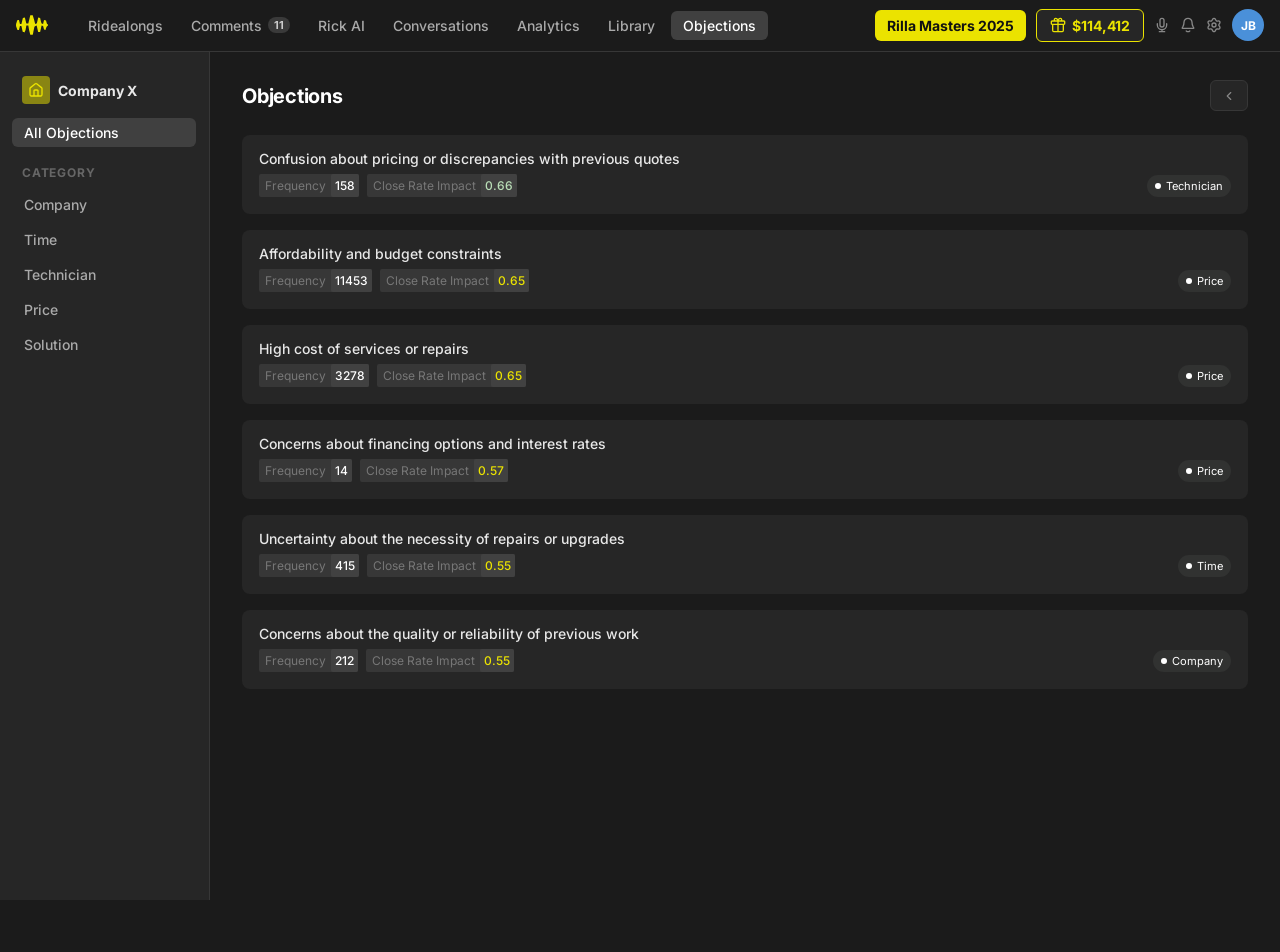
==== rilla-objections/index.html @ 2911fc57 "Updated name to index.html" ====
<!DOCTYPE html>
<html lang="en">
<head>
<meta charset="UTF-8">
<meta name="viewport" content="width=device-width, initial-scale=1.0">
<title>Rilla – Objections</title>
<link rel="preconnect" href="https://fonts.googleapis.com">
<link rel="preconnect" href="https://fonts.gstatic.com" crossorigin>
<link href="https://fonts.googleapis.com/css2?family=Inter:wght@400;500;700&display=swap" rel="stylesheet">
<style>
  :root {
    --neutral-1: #1b1b1b;
    --neutral-2: #262626;
    --neutral-3: #373737;
    --neutral-4: #414141;
    --neutral-5: #4d4d4d;
    --brand-yellow: #ebe300;
    --brand-yellow-dim: rgba(235,227,0,0.5);
    --success: #b9deb7;
    --transition: 0.15s ease;
  }

  * { margin: 0; padding: 0; box-sizing: border-box; }

  body {
    background: var(--neutral-1);
    color: #e8e8e8;
    font-family: 'Inter', -apple-system, BlinkMacSystemFont, sans-serif;
    font-size: 14px;
    min-height: 100vh;
    overflow-x: hidden;
  }

  /* ── TOP NAV ── */
  .topnav {
    display: flex;
    align-items: center;
    justify-content: space-between;
    background: var(--neutral-1);
    border-bottom: 1px solid var(--neutral-3);
    height: 52px;
    padding: 0 16px 1px;
    position: fixed;
    top: 0; left: 0; right: 0;
    z-index: 100;
  }

  .logo-area {
    display: flex;
    align-items: center;
    padding-right: 28px;
    flex-shrink: 0;
    cursor: pointer;
  }

  .logo-area svg {
    width: 32px;
    height: 20px;
    display: block;
    transition: opacity var(--transition);
  }
  .logo-area:hover svg { opacity: 0.8; }

  .nav-links {
    display: flex;
    align-items: center;
    gap: 4px;
    flex: 1;
  }

  .nav-link {
    padding: 6px 12px;
    border-radius: 6px;
    color: #aaa;
    font-size: 14px;
    font-weight: 500;
    cursor: pointer;
    white-space: nowrap;
    text-decoration: none;
    display: flex;
    align-items: center;
    gap: 6px;
    transition: background var(--transition), color var(--transition);
  }
  .nav-link:hover {
    background: var(--neutral-3);
    color: #e8e8e8;
  }
  .nav-link.active {
    background: #404040;
    color: #ffffff;
  }
  .nav-link.active:hover {
    background: var(--neutral-5);
  }

  .nav-link .badge {
    background: #3a3a3a;
    color: #ccc;
    font-size: 11px;
    font-weight: 700;
    padding: 1px 6px;
    border-radius: 10px;
    transition: background var(--transition);
  }
  .nav-link:hover .badge { background: var(--neutral-4); }

  .nav-right {
    display: flex;
    align-items: center;
    gap: 10px;
    flex-shrink: 0;
  }

  .btn-masters {
    background: var(--brand-yellow);
    color: #111;
    font-size: 14px;
    font-weight: 700;
    padding: 7px 12px;
    border-radius: 6px;
    border: none;
    cursor: pointer;
    white-space: nowrap;
    font-family: 'Inter', sans-serif;
    transition: background var(--transition), transform var(--transition);
  }
  .btn-masters:hover {
    background: #f0eb1a;
    transform: translateY(-1px);
  }
  .btn-masters:active { transform: translateY(0); }

  .btn-revenue {
    display: flex;
    align-items: center;
    gap: 6px;
    background: var(--neutral-2);
    border: 1px solid var(--brand-yellow);
    color: var(--brand-yellow);
    font-size: 14px;
    font-weight: 700;
    padding: 7px 13px;
    border-radius: 6px;
    cursor: pointer;
    font-family: 'Inter', sans-serif;
    transition: background var(--transition), transform var(--transition);
  }
  .btn-revenue:hover {
    background: var(--neutral-3);
    transform: translateY(-1px);
  }
  .btn-revenue:active { transform: translateY(0); }

  .btn-revenue svg {
    width: 16px;
    height: 16px;
    flex-shrink: 0;
  }

  .nav-icon {
    width: 16px;
    height: 16px;
    display: flex;
    align-items: center;
    justify-content: center;
    cursor: pointer;
    color: #888;
    transition: color var(--transition);
  }
  .nav-icon:hover { color: #e8e8e8; }

  .nav-icon svg {
    width: 16px;
    height: 16px;
    display: block;
  }

  .avatar {
    width: 32px;
    height: 32px;
    background: #4a90d9;
    border-radius: 16px;
    display: flex;
    align-items: center;
    justify-content: center;
    font-size: 12px;
    font-weight: 700;
    color: white;
    cursor: pointer;
    transition: opacity var(--transition), transform var(--transition);
  }
  .avatar:hover {
    opacity: 0.85;
    transform: scale(1.05);
  }

  /* ── LAYOUT ── */
  .layout {
    display: flex;
    margin-top: 52px;
    min-height: calc(100vh - 52px);
  }

  /* ── LEFT SIDEBAR ── */
  .sidebar {
    width: 210px;
    min-width: 210px;
    background: var(--neutral-2);
    border-right: 1px solid var(--neutral-3);
    padding: 16px 13px 16px 12px;
    display: flex;
    flex-direction: column;
    gap: 6px;
    min-height: calc(100vh - 52px);
  }

  .company-header {
    display: flex;
    align-items: center;
    gap: 8px;
    padding: 8px 10px;
    border-radius: 6px;
    cursor: pointer;
    transition: background var(--transition);
  }
  .company-header:hover { background: var(--neutral-3); }

  .company-icon {
    width: 28px;
    height: 28px;
    background: var(--brand-yellow-dim);
    border-radius: 4px;
    display: flex;
    align-items: center;
    justify-content: center;
    flex-shrink: 0;
  }

  .company-icon svg {
    width: 16px;
    height: 16px;
    color: var(--brand-yellow);
  }

  .company-name {
    font-size: 14px;
    font-weight: 700;
    color: #e8e8e8;
  }

  .sidebar-section-label {
    font-size: 12px;
    font-weight: 700;
    text-transform: uppercase;
    letter-spacing: 0.8px;
    color: #666;
    padding: 12px 10px 4px;
  }

  .sidebar-nav-item {
    display: flex;
    align-items: center;
    gap: 6px;
    padding: 6px 12px;
    border-radius: 6px;
    font-size: 14px;
    font-weight: 500;
    color: #aaa;
    cursor: pointer;
    width: 100%;
    transition: background var(--transition), color var(--transition);
    user-select: none;
  }
  .sidebar-nav-item:hover {
    background: var(--neutral-3);
    color: #e8e8e8;
  }
  .sidebar-nav-item.active {
    background: #404040;
    color: #ffffff;
  }
  .sidebar-nav-item.active:hover {
    background: var(--neutral-5);
  }

  /* Filtered-out cards */
  .objection-card.hidden {
    display: none;
  }

  /* ── MAIN CONTENT ── */
  .main {
    flex: 1;
    padding: 28px 32px;
    overflow-y: auto;
    background: var(--neutral-1);
    display: flex;
    flex-direction: column;
    gap: 24px;
  }

  .main-header {
    display: flex;
    align-items: center;
    justify-content: space-between;
    flex-shrink: 0;
    width: 100%;
  }

  .main-title {
    font-size: 20px;
    font-weight: 700;
    color: #ffffff;
    letter-spacing: -0.22px;
  }

  .collapse-btn {
    width: 38px;
    height: 31px;
    background: var(--neutral-2);
    border: 1px solid var(--neutral-3);
    border-radius: 6px;
    display: flex;
    align-items: center;
    justify-content: center;
    cursor: pointer;
    padding: 7px 11px;
    flex-shrink: 0;
    color: #888;
    transition: background var(--transition), color var(--transition), border-color var(--transition);
  }
  .collapse-btn:hover {
    background: var(--neutral-3);
    color: #e8e8e8;
    border-color: var(--neutral-4);
  }

  .collapse-btn svg {
    width: 16px;
    height: 16px;
    display: block;
  }

  /* ── OBJECTION CARDS ── */
  .objection-list {
    display: flex;
    flex-direction: column;
    gap: 16px;
    flex-shrink: 0;
    width: 100%;
  }

  .objection-card {
    display: flex;
    align-items: flex-end;
    justify-content: space-between;
    padding: 16px;
    background: var(--neutral-2);
    border: 1px solid transparent;
    border-radius: 8px;
    cursor: pointer;
    transition: border-color var(--transition);
  }
  .objection-card:hover {
    border-color: var(--neutral-3);
  }

  .objection-left {
    flex: 1;
    min-width: 0;
    display: flex;
    flex-direction: column;
    gap: 8px;
  }

  .objection-title {
    font-size: 14px;
    font-weight: 500;
    color: #e8e8e8;
    line-height: 1;
  }

  .objection-meta {
    display: flex;
    align-items: center;
    gap: 8px;
  }

  /* Pill: label + value */
  .pill {
    display: flex;
    align-items: center;
    gap: 5px;
    background: var(--neutral-3);
    border-radius: 2px;
    padding-left: 6px;
    flex-shrink: 0;
  }

  .pill-label {
    font-size: 12px;
    font-weight: 400;
    color: #777;
    white-space: nowrap;
  }

  .pill-value {
    background: var(--neutral-4);
    border-radius: 2px;
    padding: 4px;
    font-size: 12px;
    font-weight: 500;
    white-space: nowrap;
  }

  .pill-value.white { color: #ffffff; }
  .pill-value.yellow { color: var(--brand-yellow); }
  .pill-value.green  { color: var(--success); }

  /* Category tag */
  .tag {
    background: #313231;
    border-radius: 100px;
    padding: 4px 8px;
    display: flex;
    align-items: center;
    flex-shrink: 0;
    margin-left: 16px;
  }

  .tag-inner {
    display: flex;
    align-items: center;
    gap: 5px;
  }

  .tag-dot {
    width: 6px;
    height: 6px;
    border-radius: 3px;
    background: #ffffff;
    flex-shrink: 0;
  }

  .tag-label {
    font-size: 11.1px;
    font-weight: 400;
    color: #ffffff;
    white-space: nowrap;
  }

  /* ── DETAIL VIEW ── */
  #list-view {
    display: flex;
    flex-direction: column;
    gap: 24px;
    width: 100%;
  }
  #detail-view {
    display: none;
    flex-direction: column;
    gap: 24px;
    width: 100%;
  }

  /* Breadcrumb header */
  .detail-breadcrumb {
    display: flex;
    align-items: center;
    justify-content: space-between;
    flex-shrink: 0;
    width: 100%;
  }
  .breadcrumb-text {
    font-size: 14px;
    font-weight: 500;
    color: #ffffff;
    white-space: nowrap;
  }
  .bc-link {
    cursor: pointer;
    color: #ffffff;
    font-weight: 500;
  }
  .bc-link:hover { text-decoration: underline; }
  .bc-bold { font-weight: 700; }

  /* Detail sections */
  .detail-section {
    display: flex;
    flex-direction: column;
    gap: 16px;
    width: 100%;
    flex-shrink: 0;
  }
  .detail-text-block {
    display: flex;
    flex-direction: column;
    gap: 12px;
  }
  .detail-title {
    font-size: 16px;
    font-weight: 700;
    color: #ffffff;
  }
  .detail-description {
    font-size: 14px;
    font-weight: 500;
    color: #aaa;
    line-height: 1.5;
    max-width: 900px;
  }

  /* Charts */
  .charts-row {
    display: flex;
    gap: 16px;
    width: 100%;
    align-items: stretch;
  }
  .chart-card {
    flex: 1;
    background: var(--neutral-2);
    border-radius: 8px;
    padding: 16px;
    display: flex;
    flex-direction: column;
    align-items: center;
    justify-content: space-between;
    gap: 16px;
  }
  .chart-card-title {
    font-size: 14px;
    font-weight: 500;
    color: #e8e8e8;
    width: 100%;
    align-self: flex-start;
  }
  .pie-chart {
    width: 100px;
    height: 100px;
    border-radius: 50%;
  }
  .pie-chart.close-rate {
    background: conic-gradient(from -90deg, #000 0% 64.79%, #ebe300 64.79% 100%);
  }
  .pie-chart.conversations {
    background: conic-gradient(from -90deg, #ebe300 0% 94.34%, #000 94.34% 100%);
  }
  .pie-label {
    position: absolute;
    font-size: 12px;
    color: white;
    white-space: nowrap;
    font-weight: 400;
  }
  .chart-legend {
    display: flex;
    gap: 40px;
    align-items: center;
    flex-wrap: wrap;
    justify-content: center;
  }
  .legend-item {
    display: flex;
    gap: 6px;
    align-items: flex-end;
  }
  .legend-dot {
    width: 16px;
    height: 16px;
    border-radius: 4px;
    flex-shrink: 0;
  }
  .legend-dot.black { background: #000; }
  .legend-dot.yellow { background: var(--brand-yellow); }
  .legend-text {
    font-size: 12px;
    color: #aaa;
    white-space: nowrap;
  }

  /* AI tracker */
  .ai-label {
    font-size: 14px;
    white-space: nowrap;
    color: #ffffff;
  }
  .ai-label .ai-prefix { color: #aaa; font-weight: 500; }
  .ai-label .ai-bold { font-weight: 700; }
  .tracker-card {
    background: var(--neutral-2);
    padding: 16px;
    width: 329px;
    border-radius: 8px;
    font-size: 14px;
    font-weight: 500;
    color: #ffffff;
    line-height: 1.6;
  }
  .tracker-card .t-yellow { color: var(--brand-yellow); }
  .tracker-card .t-big { color: var(--brand-yellow); font-size: 18px; font-weight: 500; }

  /* Section titles (icon + text) */
  .section-title {
    display: flex;
    align-items: center;
    gap: 8px;
    flex-shrink: 0;
  }
  .section-title svg {
    width: 16px;
    height: 16px;
    flex-shrink: 0;
    color: #e8e8e8;
  }
  .section-title-text {
    font-size: 14px;
    font-weight: 700;
    color: #ffffff;
    white-space: nowrap;
  }

  /* Rep cards */
  .rep-cards {
    display: flex;
    flex-direction: column;
    gap: 8px;
    width: 100%;
  }
  .rep-card {
    display: flex;
    align-items: center;
    justify-content: space-between;
    padding: 16px;
    background: var(--neutral-2);
    border: 1px solid transparent;
    border-radius: 8px;
    transition: border-color var(--transition);
  }
  .rep-card:hover { border-color: var(--neutral-3); }
  .rep-info {
    display: flex;
    align-items: center;
    gap: 10px;
  }
  .rep-name {
    font-size: 14px;
    font-weight: 500;
    color: #ffffff;
    white-space: nowrap;
  }
  .rep-location {
    font-size: 14px;
    font-weight: 500;
    color: #aaa;
    white-space: nowrap;
  }
  .rep-icon {
    width: 16px;
    height: 16px;
    color: #aaa;
    display: flex;
    align-items: center;
    justify-content: center;
    flex-shrink: 0;
  }
  .rep-icon svg { width: 16px; height: 16px; }
  .rep-pills {
    display: flex;
    align-items: center;
    gap: 10px;
  }

  /* Red pill value */
  .pill-value.red { color: #cb6b77; }

  /* ── RICK AI PANEL ── */
  /* When Rick AI is open, main switches to a row layout */
  .main.rick-ai-open {
    flex-direction: row;
    gap: 0;
    padding: 0;
    overflow: hidden;
    height: calc(100vh - 52px);
    align-items: stretch;
  }
  .main.rick-ai-open #detail-view {
    flex: 1;
    min-width: 0;
    overflow-y: auto;
    padding: 28px 32px;
    gap: 24px;
  }

  /* Rick AI panel */
  #rick-ai-panel {
    display: none;
    flex-direction: column;
    width: 439px;
    min-width: 439px;
    background: #1d1d1d;
    border-left: 1px solid var(--neutral-3);
    height: 100%;
    overflow: hidden;
  }
  #rick-ai-panel.open {
    display: flex;
  }

  /* Rick AI header */
  .rick-ai-header {
    display: flex;
    align-items: center;
    justify-content: space-between;
    padding: 28px 32px;
    border-bottom: 1px solid var(--neutral-3);
    flex-shrink: 0;
    background: #1d1d1d;
  }
  .rick-ai-title {
    font-size: 14px;
    font-weight: 700;
    color: #ffffff;
    white-space: nowrap;
  }

  /* Rick AI body */
  .rick-ai-body {
    flex: 1;
    display: flex;
    flex-direction: column;
    justify-content: flex-end;
    padding: 28px 32px;
    overflow-y: auto;
    background: #1d1d1d;
  }

  /* Message input card */
  .rick-ai-input-card {
    position: relative;
    display: flex;
    align-items: center;
    justify-content: space-between;
    padding: 16px;
    background: var(--neutral-2);
    border: 1px solid var(--neutral-3);
    border-radius: 8px;
    flex-shrink: 0;
    overflow: hidden;
  }
  /* Yellow left accent bar */
  .rick-ai-input-card::before {
    content: '';
    position: absolute;
    left: -1px;
    top: -1px;
    width: 7px;
    height: calc(100% + 2px);
    background: var(--brand-yellow);
    border-radius: 8px 0 0 8px;
  }
  .rick-ai-input-text {
    flex: 1;
    font-size: 14px;
    font-weight: 500;
    color: #aaa;
    padding-left: 12px;
    white-space: nowrap;
    overflow: hidden;
    text-overflow: ellipsis;
    cursor: text;
  }
  .rick-ai-input-text .cursor-bar {
    color: #ffffff;
    font-weight: 500;
  }
  .rick-ai-send-btn {
    width: 32px;
    height: 31px;
    background: var(--brand-yellow);
    border-radius: 100px;
    display: flex;
    align-items: center;
    justify-content: center;
    cursor: pointer;
    flex-shrink: 0;
    border: none;
    transition: background var(--transition), transform var(--transition);
  }
  .rick-ai-send-btn:hover {
    background: #f0eb1a;
    transform: scale(1.05);
  }
  .rick-ai-send-btn svg {
    width: 16px;
    height: 16px;
    color: #111;
    stroke: #111;
  }

  /* Back-btn icon switching:
     default = chevron-right (Rick AI is closed, click to open right panel)
     .rick-open = chevron-left (Rick AI is open, click to close right panel) */
  .collapse-btn .icon-chevron-right { display: block; }
  .collapse-btn .icon-chevron-left  { display: none; }
  .collapse-btn.rick-open .icon-chevron-right { display: none; }
  .collapse-btn.rick-open .icon-chevron-left  { display: block; }

  /* Conversations footer */
  .convos-footer {
    display: flex;
    align-items: center;
    gap: 8px;
    flex-shrink: 0;
    padding-bottom: 8px;
  }
  .convos-footer svg { width: 16px; height: 16px; color: #e8e8e8; flex-shrink: 0; }
  .convos-footer-text {
    font-size: 14px;
    font-weight: 700;
    color: #ffffff;
    white-space: nowrap;
  }
</style>
</head>
<body>

<!-- TOP NAV -->
<nav class="topnav">

  <!-- Logo: local rilla-logo.svg inlined with brand yellow fill -->
  <div class="logo-area">
    <svg width="32" height="20" viewBox="0 0 65 40" fill="none" xmlns="http://www.w3.org/2000/svg">
      <path d="M29.0003 0C30.6503 0 32.3003 0 34.0003 0C36.1236 5.87996 37.5277 11.9329 39.0003 18C39.9903 17.67 40.9803 17.34 42.0003 17C43.0335 14.2083 43.0335 14.2083 43.6878 10.9375C44.0649 9.28041 44.0649 9.28041 44.4495 7.58984C44.6313 6.7352 44.8131 5.88055 45.0003 5C46.3203 5.33 47.6403 5.66 49.0003 6C49.1821 6.78246 49.3638 7.56492 49.5511 8.37109C49.8025 9.38301 50.0538 10.3949 50.3128 11.4375C50.5565 12.4468 50.8001 13.4562 51.0511 14.4961C51.3643 15.3224 51.6776 16.1487 52.0003 17C52.9903 17.33 53.9803 17.66 55.0003 18C55.6603 15.36 56.3203 12.72 57.0003 10C58.3203 10.33 59.6403 10.66 61.0003 11C61.2891 12.1344 61.5778 13.2687 61.8753 14.4375C62.2466 15.6131 62.6178 16.7888 63.0003 18C63.6603 18.33 64.3203 18.66 65.0003 19C65.0003 19.66 65.0003 20.32 65.0003 21C64.5466 21.4125 64.0928 21.825 63.6253 22.25C61.4605 24.5814 60.8733 26.9783 60.0003 30C59.0103 29.67 58.0203 29.34 57.0003 29C56.3337 26.6667 55.667 24.3333 55.0003 22C54.0103 21.67 53.0203 21.34 52.0003 21C51.0103 25.29 50.0203 29.58 49.0003 34C47.6803 34 46.3603 34 45.0003 34C44.0103 29.71 43.0203 25.42 42.0003 21C38.0182 22.4693 38.0182 22.4693 37.179 24.7876C36.9591 25.8402 36.9591 25.8402 36.7347 26.9141C36.5671 27.6746 36.3995 28.4352 36.2269 29.2188C36.0696 30.0128 35.9124 30.8069 35.7503 31.625C35.5776 32.4268 35.4049 33.2286 35.2269 34.0547C34.8029 36.0333 34.3996 38.0163 34.0003 40C32.3503 40 30.7003 40 29.0003 40C27.3535 33.6924 25.7372 27.4847 25.0003 21C23.6803 21 22.3603 21 21.0003 21C20.8792 21.7593 20.758 22.5185 20.6331 23.3008C20.4656 24.2946 20.298 25.2885 20.1253 26.3125C19.9629 27.2986 19.8005 28.2848 19.6331 29.3008C19.0003 32 19.0003 32 17.0003 35C15.5153 34.505 15.5153 34.505 14.0003 34C13.0511 31.2773 13.0511 31.2773 12.3128 27.9375C12.0615 26.8328 11.8101 25.728 11.5511 24.5898C11.3693 23.7352 11.1876 22.8805 11.0003 22C10.0103 22 9.02032 22 8.00032 22C7.34032 24.64 6.68032 27.28 6.00032 30C5.01032 30 4.02032 30 3.00032 30C2.49199 28.7534 1.99401 27.5025 1.50032 26.25C1.22189 25.5539 0.943449 24.8578 0.656574 24.1406C-0.528884 20.2738 0.0515699 17.3719 1.50032 13.75C1.77876 13.0436 2.0572 12.3372 2.34407 11.6094C2.66892 10.8127 2.66892 10.8127 3.00032 10C3.99032 10 4.98032 10 6.00032 10C6.66032 12.64 7.32032 15.28 8.00032 18C8.99032 18 9.98032 18 11.0003 18C11.9903 14.04 12.9803 10.08 14.0003 6C15.3203 5.67 16.6403 5.34 18.0003 5C18.9903 8.96 19.9803 12.92 21.0003 17C22.3203 17 23.6403 17 25.0003 17C26.3203 11.39 27.6403 5.78 29.0003 0Z" fill="#ebe300"/>
    </svg>
  </div>

  <!-- Nav links -->
  <div class="nav-links">
    <a class="nav-link" href="#">Ridealongs</a>
    <a class="nav-link" href="#">
      Comments
      <span class="badge">11</span>
    </a>
    <a class="nav-link" href="#">Rick AI</a>
    <a class="nav-link" href="#">Conversations</a>
    <a class="nav-link" href="#">Analytics</a>
    <a class="nav-link" href="#">Library</a>
    <a class="nav-link active" href="#">Objections</a>
  </div>

  <!-- Right side -->
  <div class="nav-right">
    <button class="btn-masters">Rilla Masters 2025</button>

    <button class="btn-revenue">
      <!-- gift-01.svg inline, currentColor = brand-yellow -->
      <svg viewBox="0 0 24 24" fill="none" stroke="currentColor" stroke-width="2" stroke-linecap="round" stroke-linejoin="round">
        <path d="M12 6V22M12 6H8.46429C7.94332 6 7.4437 5.78929 7.07533 5.41421C6.70695 5.03914 6.5 4.53043 6.5 4C6.5 3.46957 6.70695 2.96086 7.07533 2.58579C7.4437 2.21071 7.94332 2 8.46429 2C11.2143 2 12 6 12 6ZM12 6H15.5357C16.0567 6 16.5563 5.78929 16.9247 5.41421C17.293 5.03914 17.5 4.53043 17.5 4C17.5 3.46957 17.293 2.96086 16.9247 2.58579C16.5563 2.21071 16.0567 2 15.5357 2C12.7857 2 12 6 12 6ZM20 11V18.8C20 19.9201 20 20.4802 19.782 20.908C19.5903 21.2843 19.2843 21.5903 18.908 21.782C18.4802 22 17.9201 22 16.8 22L7.2 22C6.07989 22 5.51984 22 5.09202 21.782C4.71569 21.5903 4.40973 21.2843 4.21799 20.908C4 20.4802 4 19.9201 4 18.8V11M2 7.6L2 9.4C2 9.96005 2 10.2401 2.10899 10.454C2.20487 10.6422 2.35785 10.7951 2.54601 10.891C2.75992 11 3.03995 11 3.6 11L20.4 11C20.9601 11 21.2401 11 21.454 10.891C21.6422 10.7951 21.7951 10.6422 21.891 10.454C22 10.2401 22 9.96005 22 9.4V7.6C22 7.03995 22 6.75992 21.891 6.54601C21.7951 6.35785 21.6422 6.20487 21.454 6.10899C21.2401 6 20.9601 6 20.4 6L3.6 6C3.03995 6 2.75992 6 2.54601 6.10899C2.35785 6.20487 2.20487 6.35785 2.10899 6.54601C2 6.75992 2 7.03995 2 7.6Z"/>
      </svg>
      $114,412
    </button>

    <!-- microphone-01 -->
    <div class="nav-icon" title="Microphone">
      <svg viewBox="0 0 24 24" fill="none" stroke="currentColor" stroke-width="2" stroke-linecap="round" stroke-linejoin="round">
        <path d="M19 10V12C19 15.866 15.866 19 12 19M5 10V12C5 15.866 8.13401 19 12 19M12 19V22M8 22H16M12 15C10.3431 15 9 13.6569 9 12V5C9 3.34315 10.3431 2 12 2C13.6569 2 15 3.34315 15 5V12C15 13.6569 13.6569 15 12 15Z"/>
      </svg>
    </div>

    <!-- bell-01 -->
    <div class="nav-icon" title="Notifications">
      <svg viewBox="0 0 24 24" fill="none" stroke="currentColor" stroke-width="2" stroke-linecap="round" stroke-linejoin="round">
        <path d="M9.35419 21C10.0593 21.6224 10.9856 22 12 22C13.0145 22 13.9407 21.6224 14.6458 21M18 8C18 6.4087 17.3679 4.88258 16.2427 3.75736C15.1174 2.63214 13.5913 2 12 2C10.4087 2 8.8826 2.63214 7.75738 3.75736C6.63216 4.88258 6.00002 6.4087 6.00002 8C6.00002 11.0902 5.22049 13.206 4.34968 14.6054C3.61515 15.7859 3.24788 16.3761 3.26134 16.5408C3.27626 16.7231 3.31488 16.7926 3.46179 16.9016C3.59448 17 4.19261 17 5.38887 17H18.6112C19.8074 17 20.4056 17 20.5382 16.9016C20.6852 16.7926 20.7238 16.7231 20.7387 16.5408C20.7522 16.3761 20.3849 15.7859 19.6504 14.6054C18.7795 13.206 18 11.0902 18 8Z"/>
      </svg>
    </div>

    <!-- settings-02 -->
    <div class="nav-icon" title="Settings">
      <svg viewBox="0 0 24 24" fill="none" stroke="currentColor" stroke-width="2" stroke-linecap="round" stroke-linejoin="round">
        <path d="M9.3951 19.3711L9.97955 20.6856C10.1533 21.0768 10.4368 21.4093 10.7958 21.6426C11.1547 21.8759 11.5737 22.0001 12.0018 22C12.4299 22.0001 12.8488 21.8759 13.2078 21.6426C13.5667 21.4093 13.8503 21.0768 14.024 20.6856L14.6084 19.3711C14.8165 18.9047 15.1664 18.5159 15.6084 18.26C16.0532 18.0034 16.5678 17.8941 17.0784 17.9478L18.5084 18.1C18.9341 18.145 19.3637 18.0656 19.7451 17.8713C20.1265 17.6771 20.4434 17.3763 20.6573 17.0056C20.8715 16.635 20.9735 16.2103 20.9511 15.7829C20.9286 15.3555 20.7825 14.9438 20.5307 14.5978L19.684 13.4344C19.3825 13.0171 19.2214 12.5148 19.224 12C19.2239 11.4866 19.3865 10.9864 19.6884 10.5711L20.5351 9.40778C20.787 9.06175 20.933 8.65007 20.9555 8.22267C20.978 7.79528 20.8759 7.37054 20.6618 7C20.4479 6.62923 20.131 6.32849 19.7496 6.13423C19.3681 5.93997 18.9386 5.86053 18.5129 5.90556L17.0829 6.05778C16.5722 6.11141 16.0577 6.00212 15.6129 5.74556C15.17 5.48825 14.82 5.09736 14.6129 4.62889L14.024 3.31444C13.8503 2.92317 13.5667 2.59072 13.2078 2.3574C12.8488 2.12408 12.4299 1.99993 12.0018 2C11.5737 1.99993 11.1547 2.12408 10.7958 2.3574C10.4368 2.59072 10.1533 2.92317 9.97955 3.31444L9.3951 4.62889C9.18803 5.09736 8.83798 5.48825 8.3951 5.74556C7.95032 6.00212 7.43577 6.11141 6.9251 6.05778L5.49066 5.90556C5.06499 5.86053 4.6354 5.93997 4.25397 6.13423C3.87255 6.32849 3.55567 6.62923 3.34177 7C3.12759 7.37054 3.02555 7.79528 3.04804 8.22267C3.07052 8.65007 3.21656 9.06175 3.46844 9.40778L4.3151 10.5711C4.61704 10.9864 4.77964 11.4866 4.77955 12C4.77964 12.5134 4.61704 13.0137 4.3151 13.4289L3.46844 14.5922C3.21656 14.9382 3.07052 15.3499 3.04804 15.7773C3.02555 16.2047 3.12759 16.6295 3.34177 17C3.55589 17.3706 3.8728 17.6712 4.25417 17.8654C4.63554 18.0596 5.06502 18.1392 5.49066 18.0944L6.92066 17.9422C7.43133 17.8886 7.94587 17.9979 8.39066 18.2544C8.83519 18.511 9.18687 18.902 9.3951 19.3711Z"/>
        <path d="M12 15C13.6568 15 15 13.6569 15 12C15 10.3431 13.6568 9 12 9C10.3431 9 8.99998 10.3431 8.99998 12C8.99998 13.6569 10.3431 15 12 15Z"/>
      </svg>
    </div>

    <div class="avatar">JB</div>
  </div>
</nav>

<!-- LAYOUT -->
<div class="layout">

  <!-- SIDEBAR -->
  <aside class="sidebar">
    <div class="company-header">
      <div class="company-icon">
        <!-- home-02.svg inline -->
        <svg viewBox="0 0 24 24" fill="none" stroke="currentColor" stroke-width="2" stroke-linecap="round" stroke-linejoin="round">
          <path d="M9 21V13.6C9 13.0399 9 12.7599 9.10899 12.546C9.20487 12.3578 9.35785 12.2049 9.54601 12.109C9.75992 12 10.0399 12 10.6 12H13.4C13.9601 12 14.2401 12 14.454 12.109C14.6422 12.2049 14.7951 12.3578 14.891 12.546C15 12.7599 15 13.0399 15 13.6V21M11.0177 2.764L4.23539 8.03912C3.78202 8.39175 3.55534 8.56806 3.39203 8.78886C3.24737 8.98444 3.1396 9.20478 3.07403 9.43905C3 9.70352 3 9.9907 3 10.5651V17.8C3 18.9201 3 19.4801 3.21799 19.908C3.40973 20.2843 3.71569 20.5903 4.09202 20.782C4.51984 21 5.07989 21 6.2 21H17.8C18.9201 21 19.4802 21 19.908 20.782C20.2843 20.5903 20.5903 20.2843 20.782 19.908C21 19.4801 21 18.9201 21 17.8V10.5651C21 9.9907 21 9.70352 20.926 9.43905C20.8604 9.20478 20.7526 8.98444 20.608 8.78886C20.4447 8.56806 20.218 8.39175 19.7646 8.03913L12.9823 2.764C12.631 2.49075 12.4553 2.35412 12.2613 2.3016C12.0902 2.25526 11.9098 2.25526 11.7387 2.3016C11.5447 2.35412 11.369 2.49075 11.0177 2.764Z"/>
        </svg>
      </div>
      <span class="company-name">Company X</span>
    </div>

    <div class="sidebar-nav-item active" data-filter="all">All Objections</div>

    <div class="sidebar-section-label">Category</div>
    <div class="sidebar-nav-item" data-filter="Company">Company</div>
    <div class="sidebar-nav-item" data-filter="Time">Time</div>
    <div class="sidebar-nav-item" data-filter="Technician">Technician</div>
    <div class="sidebar-nav-item" data-filter="Price">Price</div>
    <div class="sidebar-nav-item" data-filter="Solution">Solution</div>
  </aside>

  <!-- MAIN -->
  <main class="main">
    <div id="list-view">
    <div class="main-header">
      <h1 class="main-title">Objections</h1>
      <div class="collapse-btn" title="Collapse">
        <!-- chevron-left.svg inline -->
        <svg viewBox="0 0 24 24" fill="none" stroke="currentColor" stroke-width="2" stroke-linecap="round" stroke-linejoin="round">
          <path d="M15 18L9 12L15 6"/>
        </svg>
      </div>
    </div>

    <div class="objection-list">

      <!-- Card 1 -->
      <div class="objection-card" data-category="Technician">
        <div class="objection-left">
          <div class="objection-title">Confusion about pricing or discrepancies with previous quotes</div>
          <div class="objection-meta">
            <div class="pill">
              <span class="pill-label">Frequency</span>
              <span class="pill-value white">158</span>
            </div>
            <div class="pill">
              <span class="pill-label">Close Rate Impact</span>
              <span class="pill-value green">0.66</span>
            </div>
          </div>
        </div>
        <div class="tag">
          <div class="tag-inner">
            <div class="tag-dot"></div>
            <span class="tag-label">Technician</span>
          </div>
        </div>
      </div>

      <!-- Card 2 -->
      <div class="objection-card" id="card-affordability" data-category="Price">
        <div class="objection-left">
          <div class="objection-title">Affordability and budget constraints</div>
          <div class="objection-meta">
            <div class="pill">
              <span class="pill-label">Frequency</span>
              <span class="pill-value white">11453</span>
            </div>
            <div class="pill">
              <span class="pill-label">Close Rate Impact</span>
              <span class="pill-value yellow">0.65</span>
            </div>
          </div>
        </div>
        <div class="tag">
          <div class="tag-inner">
            <div class="tag-dot"></div>
            <span class="tag-label">Price</span>
          </div>
        </div>
      </div>

      <!-- Card 3 -->
      <div class="objection-card" data-category="Price">
        <div class="objection-left">
          <div class="objection-title">High cost of services or repairs</div>
          <div class="objection-meta">
            <div class="pill">
              <span class="pill-label">Frequency</span>
              <span class="pill-value white">3278</span>
            </div>
            <div class="pill">
              <span class="pill-label">Close Rate Impact</span>
              <span class="pill-value yellow">0.65</span>
            </div>
          </div>
        </div>
        <div class="tag">
          <div class="tag-inner">
            <div class="tag-dot"></div>
            <span class="tag-label">Price</span>
          </div>
        </div>
      </div>

      <!-- Card 4 -->
      <div class="objection-card" data-category="Price">
        <div class="objection-left">
          <div class="objection-title">Concerns about financing options and interest rates</div>
          <div class="objection-meta">
            <div class="pill">
              <span class="pill-label">Frequency</span>
              <span class="pill-value white">14</span>
            </div>
            <div class="pill">
              <span class="pill-label">Close Rate Impact</span>
              <span class="pill-value yellow">0.57</span>
            </div>
          </div>
        </div>
        <div class="tag">
          <div class="tag-inner">
            <div class="tag-dot"></div>
            <span class="tag-label">Price</span>
          </div>
        </div>
      </div>

      <!-- Card 5 -->
      <div class="objection-card" data-category="Time">
        <div class="objection-left">
          <div class="objection-title">Uncertainty about the necessity of repairs or upgrades</div>
          <div class="objection-meta">
            <div class="pill">
              <span class="pill-label">Frequency</span>
              <span class="pill-value white">415</span>
            </div>
            <div class="pill">
              <span class="pill-label">Close Rate Impact</span>
              <span class="pill-value yellow">0.55</span>
            </div>
          </div>
        </div>
        <div class="tag">
          <div class="tag-inner">
            <div class="tag-dot"></div>
            <span class="tag-label">Time</span>
          </div>
        </div>
      </div>

      <!-- Card 6 -->
      <div class="objection-card" data-category="Company">
        <div class="objection-left">
          <div class="objection-title">Concerns about the quality or reliability of previous work</div>
          <div class="objection-meta">
            <div class="pill">
              <span class="pill-label">Frequency</span>
              <span class="pill-value white">212</span>
            </div>
            <div class="pill">
              <span class="pill-label">Close Rate Impact</span>
              <span class="pill-value yellow">0.55</span>
            </div>
          </div>
        </div>
        <div class="tag">
          <div class="tag-inner">
            <div class="tag-dot"></div>
            <span class="tag-label">Company</span>
          </div>
        </div>
      </div>

    </div><!-- /objection-list -->
    </div><!-- /list-view -->

    <!-- DETAIL VIEW -->
    <div id="detail-view">

      <!-- Breadcrumb header -->
      <div class="detail-breadcrumb">
        <div class="breadcrumb-text">
          <span id="breadcrumb-back" class="bc-link">Objections</span>
          <span> / </span>
          <span class="bc-bold">Affordability and budget constraints</span>
        </div>
        <div id="back-btn" class="collapse-btn" title="Toggle Rick AI">
          <!-- chevron-right: shown when Rick AI is closed -->
          <svg class="icon-chevron-right" viewBox="0 0 24 24" fill="none" stroke="currentColor" stroke-width="2" stroke-linecap="round" stroke-linejoin="round">
            <path d="M9 18L15 12L9 6"/>
          </svg>
          <!-- chevron-left: shown when Rick AI is open -->
          <svg class="icon-chevron-left" viewBox="0 0 24 24" fill="none" stroke="currentColor" stroke-width="2" stroke-linecap="round" stroke-linejoin="round">
            <path d="M15 18L9 12L15 6"/>
          </svg>
        </div>
      </div>

      <!-- Section 1: Title + Description + Charts -->
      <div class="detail-section">
        <div class="detail-text-block">
          <div class="detail-title">Affordability and budget constraints</div>
          <div class="detail-description">The customer expressed uncertainty about the cost of flooring and whether to invest in tile or linoleum due to concerns about how long they would stay in the property.</div>
          <div class="tag" style="align-self:flex-start;">
            <div class="tag-inner">
              <div class="tag-dot"></div>
              <span class="tag-label">Price</span>
            </div>
          </div>
        </div>

        <div class="charts-row">
          <!-- Close Rate card -->
          <div class="chart-card">
            <div class="chart-card-title">Close Rate</div>
            <div style="position:relative; width:192px; height:100px; flex-shrink:0;">
              <div class="pie-chart close-rate" style="position:absolute; left:46px; top:0;"></div>
              <span class="pie-label" style="left:0; top:15px;">35.21%</span>
              <span class="pie-label" style="left:152px; top:60px;">64.79%</span>
            </div>
            <div class="chart-legend">
              <div class="legend-item">
                <div class="legend-dot black"></div>
                <span class="legend-text">Deal Closed (7420)</span>
              </div>
              <div class="legend-item">
                <div class="legend-dot yellow"></div>
                <span class="legend-text">Deal Not Closed (4033)</span>
              </div>
            </div>
          </div>

          <!-- % of Conversations card -->
          <div class="chart-card">
            <div class="chart-card-title">Percentage of the total conversations with this objection</div>
            <div style="position:relative; width:165px; height:120px; flex-shrink:0;">
              <div class="pie-chart conversations" style="position:absolute; left:0; top:20px;"></div>
              <span class="pie-label" style="left:12px; top:0;">5.66%</span>
              <span class="pie-label" style="left:107px; top:80px;">94.34%</span>
            </div>
            <div class="chart-legend">
              <div class="legend-item">
                <div class="legend-dot yellow"></div>
                <span class="legend-text">Conversations with this objection (11453)</span>
              </div>
              <div class="legend-item">
                <div class="legend-dot black"></div>
                <span class="legend-text">Conversations without this objection (687)</span>
              </div>
            </div>
          </div>
        </div>
      </div>

      <!-- Section 2: AI Tracker Impact -->
      <div class="detail-section">
        <div class="ai-label">
          <span class="ai-prefix">ai</span> <span class="ai-bold">Tracker Impact</span>
        </div>
        <div class="tracker-card">
          Missing the <span class="t-yellow">"Yard Sign"</span> tracker will lead to a <span class="t-big">32%</span> increase in this objection
        </div>
      </div>

      <!-- Section 3: Developing Reps -->
      <div class="detail-section">
        <div class="section-title">
          <svg viewBox="0 0 24 24" fill="none" stroke="currentColor" stroke-width="2" stroke-linecap="round" stroke-linejoin="round">
            <path d="M22 17L14.1314 9.13137C13.7354 8.73535 13.5373 8.53735 13.309 8.46316C13.1082 8.3979 12.8918 8.3979 12.691 8.46316C12.4627 8.53735 12.2646 8.73535 11.8686 9.13137L9.13137 11.8686C8.73535 12.2646 8.53735 12.4627 8.30902 12.5368C8.10817 12.6021 7.89183 12.6021 7.69098 12.5368C7.46265 12.4627 7.26465 12.2646 6.86863 11.8686L2 7M22 17H15M22 17V10"/>
          </svg>
          <span class="section-title-text">Developing Reps</span>
        </div>
        <div class="rep-cards">
          <!-- Angel Caleb -->
          <div class="rep-card">
            <div class="rep-info">
              <div class="avatar">AC</div>
              <span class="rep-name">Angel Caleb</span>
              <div class="rep-icon">
                <svg viewBox="0 0 24 24" fill="none" stroke="currentColor" stroke-width="2" stroke-linecap="round" stroke-linejoin="round">
                  <path d="M18 15.8369C19.4559 16.5683 20.7041 17.742 21.6152 19.2096C21.7956 19.5003 21.8858 19.6456 21.917 19.8468C21.9804 20.2558 21.7008 20.7585 21.3199 20.9204C21.1325 21 20.9216 21 20.5 21M16 11.5322C17.4817 10.7959 18.5 9.26686 18.5 7.5C18.5 5.73314 17.4817 4.20411 16 3.46776M14 7.5C14 9.98528 11.9852 12 9.49996 12C7.01468 12 4.99996 9.98528 4.99996 7.5C4.99996 5.01472 7.01468 3 9.49996 3C11.9852 3 14 5.01472 14 7.5ZM2.55919 18.9383C4.1535 16.5446 6.66933 15 9.49996 15C12.3306 15 14.8464 16.5446 16.4407 18.9383C16.79 19.4628 16.9646 19.725 16.9445 20.0599C16.9289 20.3207 16.7579 20.64 16.5495 20.7976C16.2819 21 15.9138 21 15.1776 21H3.82232C3.08613 21 2.71804 21 2.4504 20.7976C2.24201 20.64 2.07105 20.3207 2.05539 20.0599C2.03529 19.725 2.20992 19.4628 2.55919 18.9383Z"/>
                </svg>
              </div>
              <span class="rep-location">Florida</span>
            </div>
            <div class="rep-pills">
              <div class="pill"><span class="pill-label">Frequency</span><span class="pill-value white">2</span></div>
              <div class="pill"><span class="pill-label">Close Rate</span><span class="pill-value red">0.00</span></div>
            </div>
          </div>
          <!-- Cooper Eli -->
          <div class="rep-card">
            <div class="rep-info">
              <div class="avatar">CE</div>
              <span class="rep-name">Cooper Eli</span>
              <div class="rep-icon">
                <svg viewBox="0 0 24 24" fill="none" stroke="currentColor" stroke-width="2" stroke-linecap="round" stroke-linejoin="round">
                  <path d="M18 15.8369C19.4559 16.5683 20.7041 17.742 21.6152 19.2096C21.7956 19.5003 21.8858 19.6456 21.917 19.8468C21.9804 20.2558 21.7008 20.7585 21.3199 20.9204C21.1325 21 20.9216 21 20.5 21M16 11.5322C17.4817 10.7959 18.5 9.26686 18.5 7.5C18.5 5.73314 17.4817 4.20411 16 3.46776M14 7.5C14 9.98528 11.9852 12 9.49996 12C7.01468 12 4.99996 9.98528 4.99996 7.5C4.99996 5.01472 7.01468 3 9.49996 3C11.9852 3 14 5.01472 14 7.5ZM2.55919 18.9383C4.1535 16.5446 6.66933 15 9.49996 15C12.3306 15 14.8464 16.5446 16.4407 18.9383C16.79 19.4628 16.9646 19.725 16.9445 20.0599C16.9289 20.3207 16.7579 20.64 16.5495 20.7976C16.2819 21 15.9138 21 15.1776 21H3.82232C3.08613 21 2.71804 21 2.4504 20.7976C2.24201 20.64 2.07105 20.3207 2.05539 20.0599C2.03529 19.725 2.20992 19.4628 2.55919 18.9383Z"/>
                </svg>
              </div>
              <span class="rep-location">Texas</span>
            </div>
            <div class="rep-pills">
              <div class="pill"><span class="pill-label">Frequency</span><span class="pill-value white">3</span></div>
              <div class="pill"><span class="pill-label">Close Rate</span><span class="pill-value red">0.00</span></div>
            </div>
          </div>
          <!-- Brooklyn Cole -->
          <div class="rep-card">
            <div class="rep-info">
              <div class="avatar">BC</div>
              <span class="rep-name">Brooklyn Cole</span>
              <div class="rep-icon">
                <svg viewBox="0 0 24 24" fill="none" stroke="currentColor" stroke-width="2" stroke-linecap="round" stroke-linejoin="round">
                  <path d="M18 15.8369C19.4559 16.5683 20.7041 17.742 21.6152 19.2096C21.7956 19.5003 21.8858 19.6456 21.917 19.8468C21.9804 20.2558 21.7008 20.7585 21.3199 20.9204C21.1325 21 20.9216 21 20.5 21M16 11.5322C17.4817 10.7959 18.5 9.26686 18.5 7.5C18.5 5.73314 17.4817 4.20411 16 3.46776M14 7.5C14 9.98528 11.9852 12 9.49996 12C7.01468 12 4.99996 9.98528 4.99996 7.5C4.99996 5.01472 7.01468 3 9.49996 3C11.9852 3 14 5.01472 14 7.5ZM2.55919 18.9383C4.1535 16.5446 6.66933 15 9.49996 15C12.3306 15 14.8464 16.5446 16.4407 18.9383C16.79 19.4628 16.9646 19.725 16.9445 20.0599C16.9289 20.3207 16.7579 20.64 16.5495 20.7976C16.2819 21 15.9138 21 15.1776 21H3.82232C3.08613 21 2.71804 21 2.4504 20.7976C2.24201 20.64 2.07105 20.3207 2.05539 20.0599C2.03529 19.725 2.20992 19.4628 2.55919 18.9383Z"/>
                </svg>
              </div>
              <span class="rep-location">Florida</span>
            </div>
            <div class="rep-pills">
              <div class="pill"><span class="pill-label">Frequency</span><span class="pill-value white">3</span></div>
              <div class="pill"><span class="pill-label">Close Rate</span><span class="pill-value red">0.00</span></div>
            </div>
          </div>
        </div>
      </div>

      <!-- Section 4: High Performing Reps -->
      <div class="detail-section">
        <div class="section-title">
          <svg viewBox="0 0 24 24" fill="none" stroke="currentColor" stroke-width="2" stroke-linecap="round" stroke-linejoin="round">
            <path d="M22 7L14.1314 14.8686C13.7354 15.2646 13.5373 15.4627 13.309 15.5368C13.1082 15.6021 12.8918 15.6021 12.691 15.5368C12.4627 15.4627 12.2646 15.2646 11.8686 14.8686L9.13137 12.1314C8.73535 11.7354 8.53735 11.5373 8.30902 11.4632C8.10817 11.3979 7.89183 11.3979 7.69098 11.4632C7.46265 11.5373 7.26465 11.7354 6.86863 12.1314L2 17M22 7H15M22 7V14"/>
          </svg>
          <span class="section-title-text">High Performing Reps</span>
        </div>
        <div class="rep-cards">
          <!-- Alex David -->
          <div class="rep-card">
            <div class="rep-info">
              <div class="avatar">AD</div>
              <span class="rep-name">Alex David</span>
              <div class="rep-icon">
                <svg viewBox="0 0 24 24" fill="none" stroke="currentColor" stroke-width="2" stroke-linecap="round" stroke-linejoin="round">
                  <path d="M18 15.8369C19.4559 16.5683 20.7041 17.742 21.6152 19.2096C21.7956 19.5003 21.8858 19.6456 21.917 19.8468C21.9804 20.2558 21.7008 20.7585 21.3199 20.9204C21.1325 21 20.9216 21 20.5 21M16 11.5322C17.4817 10.7959 18.5 9.26686 18.5 7.5C18.5 5.73314 17.4817 4.20411 16 3.46776M14 7.5C14 9.98528 11.9852 12 9.49996 12C7.01468 12 4.99996 9.98528 4.99996 7.5C4.99996 5.01472 7.01468 3 9.49996 3C11.9852 3 14 5.01472 14 7.5ZM2.55919 18.9383C4.1535 16.5446 6.66933 15 9.49996 15C12.3306 15 14.8464 16.5446 16.4407 18.9383C16.79 19.4628 16.9646 19.725 16.9445 20.0599C16.9289 20.3207 16.7579 20.64 16.5495 20.7976C16.2819 21 15.9138 21 15.1776 21H3.82232C3.08613 21 2.71804 21 2.4504 20.7976C2.24201 20.64 2.07105 20.3207 2.05539 20.0599C2.03529 19.725 2.20992 19.4628 2.55919 18.9383Z"/>
                </svg>
              </div>
              <span class="rep-location">Arkansas</span>
            </div>
            <div class="rep-pills">
              <div class="pill"><span class="pill-label">Frequency</span><span class="pill-value white">102</span></div>
              <div class="pill"><span class="pill-label">Close Rate</span><span class="pill-value green">0.76</span></div>
            </div>
          </div>
          <!-- Caroline Elias -->
          <div class="rep-card">
            <div class="rep-info">
              <div class="avatar">CE</div>
              <span class="rep-name">Caroline Elias</span>
              <div class="rep-icon">
                <svg viewBox="0 0 24 24" fill="none" stroke="currentColor" stroke-width="2" stroke-linecap="round" stroke-linejoin="round">
                  <path d="M18 15.8369C19.4559 16.5683 20.7041 17.742 21.6152 19.2096C21.7956 19.5003 21.8858 19.6456 21.917 19.8468C21.9804 20.2558 21.7008 20.7585 21.3199 20.9204C21.1325 21 20.9216 21 20.5 21M16 11.5322C17.4817 10.7959 18.5 9.26686 18.5 7.5C18.5 5.73314 17.4817 4.20411 16 3.46776M14 7.5C14 9.98528 11.9852 12 9.49996 12C7.01468 12 4.99996 9.98528 4.99996 7.5C4.99996 5.01472 7.01468 3 9.49996 3C11.9852 3 14 5.01472 14 7.5ZM2.55919 18.9383C4.1535 16.5446 6.66933 15 9.49996 15C12.3306 15 14.8464 16.5446 16.4407 18.9383C16.79 19.4628 16.9646 19.725 16.9445 20.0599C16.9289 20.3207 16.7579 20.64 16.5495 20.7976C16.2819 21 15.9138 21 15.1776 21H3.82232C3.08613 21 2.71804 21 2.4504 20.7976C2.24201 20.64 2.07105 20.3207 2.05539 20.0599C2.03529 19.725 2.20992 19.4628 2.55919 18.9383Z"/>
                </svg>
              </div>
              <span class="rep-location">Nebraska</span>
            </div>
            <div class="rep-pills">
              <div class="pill"><span class="pill-label">Frequency</span><span class="pill-value white">89</span></div>
              <div class="pill"><span class="pill-label">Close Rate</span><span class="pill-value green">0.85</span></div>
            </div>
          </div>
          <!-- Easton Alden -->
          <div class="rep-card">
            <div class="rep-info">
              <div class="avatar">EA</div>
              <span class="rep-name">Easton Alden</span>
              <div class="rep-icon">
                <svg viewBox="0 0 24 24" fill="none" stroke="currentColor" stroke-width="2" stroke-linecap="round" stroke-linejoin="round">
                  <path d="M18 15.8369C19.4559 16.5683 20.7041 17.742 21.6152 19.2096C21.7956 19.5003 21.8858 19.6456 21.917 19.8468C21.9804 20.2558 21.7008 20.7585 21.3199 20.9204C21.1325 21 20.9216 21 20.5 21M16 11.5322C17.4817 10.7959 18.5 9.26686 18.5 7.5C18.5 5.73314 17.4817 4.20411 16 3.46776M14 7.5C14 9.98528 11.9852 12 9.49996 12C7.01468 12 4.99996 9.98528 4.99996 7.5C4.99996 5.01472 7.01468 3 9.49996 3C11.9852 3 14 5.01472 14 7.5ZM2.55919 18.9383C4.1535 16.5446 6.66933 15 9.49996 15C12.3306 15 14.8464 16.5446 16.4407 18.9383C16.79 19.4628 16.9646 19.725 16.9445 20.0599C16.9289 20.3207 16.7579 20.64 16.5495 20.7976C16.2819 21 15.9138 21 15.1776 21H3.82232C3.08613 21 2.71804 21 2.4504 20.7976C2.24201 20.64 2.07105 20.3207 2.05539 20.0599C2.03529 19.725 2.20992 19.4628 2.55919 18.9383Z"/>
                </svg>
              </div>
              <span class="rep-location">New Hampshire</span>
            </div>
            <div class="rep-pills">
              <div class="pill"><span class="pill-label">Frequency</span><span class="pill-value white">110</span></div>
              <div class="pill"><span class="pill-label">Close Rate</span><span class="pill-value green">0.68</span></div>
            </div>
          </div>
        </div>
      </div>

      <!-- Conversations footer -->
      <div class="convos-footer">
        <svg viewBox="0 0 24 24" fill="none" stroke="currentColor" stroke-width="2" stroke-linecap="round" stroke-linejoin="round">
          <path d="M21 12L9 12M21 6L9 6M21 18L9 18M5 12C5 12.5523 4.55228 13 4 13C3.44772 13 3 12.5523 3 12C3 11.4477 3.44772 11 4 11C4.55228 11 5 11.4477 5 12ZM5 6C5 6.55228 4.55228 7 4 7C3.44772 7 3 6.55228 3 6C3 5.44772 3.44772 5 4 5C4.55228 5 5 5.44772 5 6ZM5 18C5 18.5523 4.55228 19 4 19C3.44772 19 3 18.5523 3 18C3 17.4477 3.44772 17 4 17C4.55228 17 5 17.4477 5 18Z"/>
        </svg>
        <span class="convos-footer-text">Showed up in 11453 conversations</span>
      </div>

    </div><!-- /detail-view -->

    <!-- RICK AI PANEL -->
    <div id="rick-ai-panel">
      <!-- Header -->
      <div class="rick-ai-header">
        <div class="rick-ai-title">Rick AI</div>
        <div id="rick-ai-close" class="collapse-btn" title="Close Rick AI">
          <svg viewBox="0 0 24 24" fill="none" stroke="currentColor" stroke-width="2" stroke-linecap="round" stroke-linejoin="round">
            <path d="M18 6L6 18M6 6L18 18"/>
          </svg>
        </div>
      </div>
      <!-- Body (empty space + message input at bottom) -->
      <div class="rick-ai-body">
        <div class="rick-ai-input-card">
          <div class="rick-ai-input-text">
            <span class="cursor-bar">|</span>Message Rick
          </div>
          <button class="rick-ai-send-btn" title="Send">
            <svg viewBox="0 0 24 24" fill="none" stroke-width="2" stroke-linecap="round" stroke-linejoin="round">
              <path d="M12 19V5M12 5L5 12M12 5L19 12" stroke="#111"/>
            </svg>
          </button>
        </div>
      </div>
    </div><!-- /rick-ai-panel -->

  </main>
</div>

<script>
  const navItems          = document.querySelectorAll('.sidebar-nav-item');
  const cards             = document.querySelectorAll('.objection-card');
  const listView          = document.getElementById('list-view');
  const detailView        = document.getElementById('detail-view');
  const rickAiPanel       = document.getElementById('rick-ai-panel');
  const cardAffordability = document.getElementById('card-affordability');
  const backBtn           = document.getElementById('back-btn');
  const rickAiClose       = document.getElementById('rick-ai-close');
  const breadcrumbBack    = document.getElementById('breadcrumb-back');
  const mainEl            = document.querySelector('.main');

  /* ── Rick AI panel helpers ── */
  function openRickAi() {
    rickAiPanel.classList.add('open');
    backBtn.classList.add('rick-open');
    mainEl.classList.add('rick-ai-open');
    // Ensure detail-view is in row-ready flex mode
    detailView.style.display = 'flex';
    detailView.style.flexDirection = 'column';
  }

  function closeRickAi() {
    rickAiPanel.classList.remove('open');
    backBtn.classList.remove('rick-open');
    mainEl.classList.remove('rick-ai-open');
    // Restore detail-view normal padding (handled by CSS when rick-ai-open removed)
    detailView.style.flexDirection = 'column';
  }

  /* ── View navigation ── */
  function showDetailView() {
    listView.style.display = 'none';
    detailView.style.display = 'flex';
    detailView.style.flexDirection = 'column';
    // Mark Price as active in sidebar
    navItems.forEach(n => n.classList.remove('active'));
    const priceItem = document.querySelector('[data-filter="Price"]');
    if (priceItem) priceItem.classList.add('active');
  }

  function showListView() {
    closeRickAi();
    detailView.style.display = 'none';
    listView.style.display = 'flex';
    // Restore 'all' active + show all cards
    navItems.forEach(n => n.classList.remove('active'));
    const allItem = document.querySelector('[data-filter="all"]');
    if (allItem) allItem.classList.add('active');
    cards.forEach(card => card.classList.remove('hidden'));
  }

  // Card 2 → open detail
  cardAffordability.addEventListener('click', showDetailView);

  // Back-btn in detail view → toggle Rick AI panel
  backBtn.addEventListener('click', () => {
    if (rickAiPanel.classList.contains('open')) {
      closeRickAi();
    } else {
      openRickAi();
    }
  });

  // X button inside Rick AI header → close panel
  rickAiClose.addEventListener('click', closeRickAi);

  // Breadcrumb "Objections" → return to list view
  breadcrumbBack.addEventListener('click', showListView);

  // Sidebar filter (works in both views)
  navItems.forEach(item => {
    item.addEventListener('click', () => {
      // If in detail view, go back to list first
      if (detailView.style.display === 'flex') {
        detailView.style.display = 'none';
        listView.style.display = 'flex';
        closeRickAi();
      }
      // Update active state
      navItems.forEach(n => n.classList.remove('active'));
      item.classList.add('active');
      // Apply filter
      const filter = item.dataset.filter;
      cards.forEach(card => {
        const match = filter === 'all' || card.dataset.category === filter;
        card.classList.toggle('hidden', !match);
      });
    });
  });
</script>
</body>
</html>
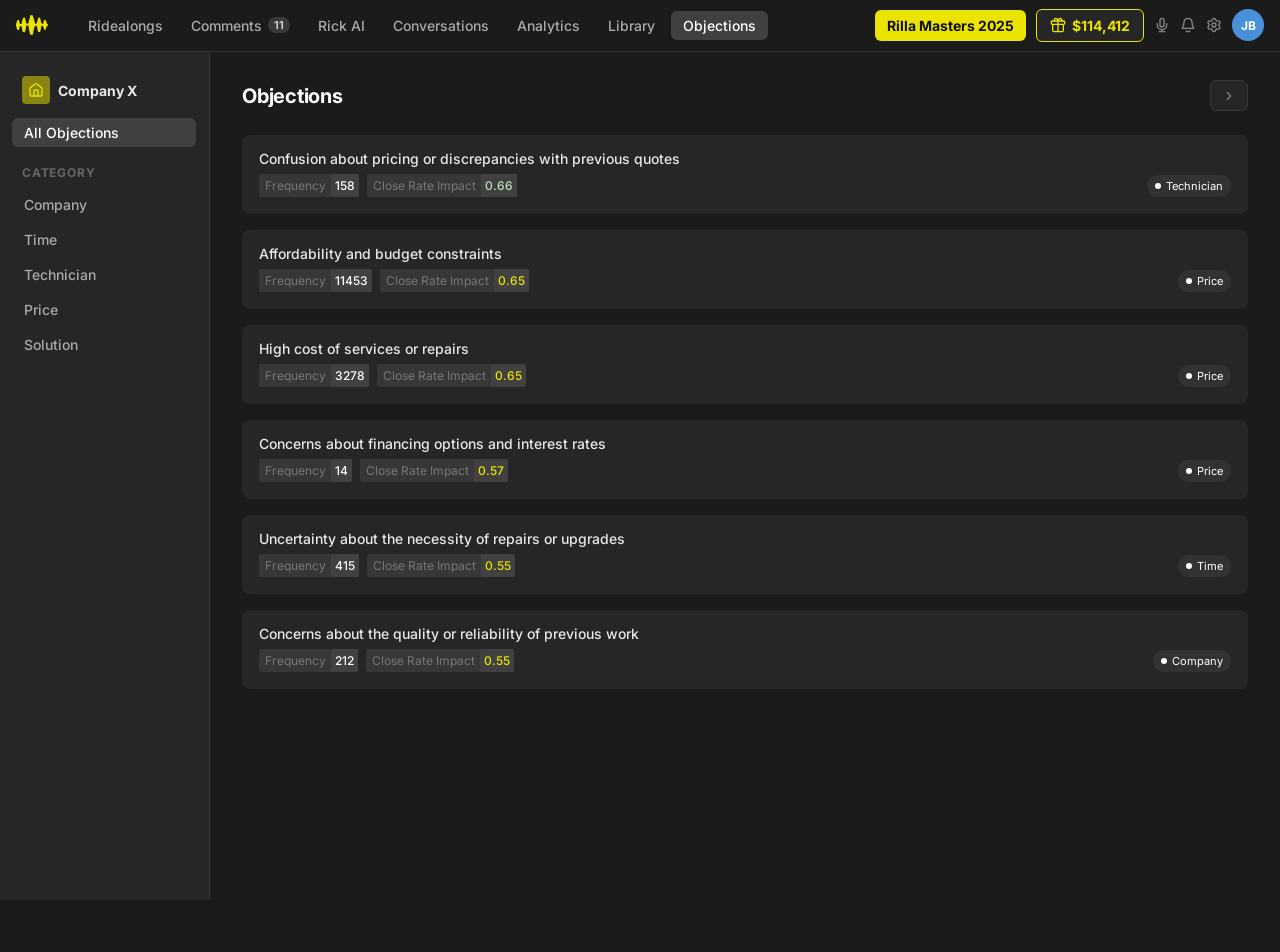
==== commit dbdb98de: "Update index.html" ====
--- a/rilla-objections/index.html
+++ b/rilla-objections/index.html
@@ -22,13 +22,17 @@
 
   * { margin: 0; padding: 0; box-sizing: border-box; }
 
+  /* Hide scrollbars globally */
+  *, *::before, *::after { scrollbar-width: none; -ms-overflow-style: none; }
+  *::-webkit-scrollbar { display: none; }
+
   body {
     background: var(--neutral-1);
     color: #e8e8e8;
     font-family: 'Inter', -apple-system, BlinkMacSystemFont, sans-serif;
     font-size: 14px;
-    min-height: 100vh;
-    overflow-x: hidden;
+    height: 100vh;
+    overflow: hidden;
   }
 
   /* ── TOP NAV ── */
@@ -199,7 +203,8 @@
   .layout {
     display: flex;
     margin-top: 52px;
-    min-height: calc(100vh - 52px);
+    height: calc(100vh - 52px);
+    overflow: hidden;
   }
 
   /* ── LEFT SIDEBAR ── */
@@ -212,7 +217,8 @@
     display: flex;
     flex-direction: column;
     gap: 6px;
-    min-height: calc(100vh - 52px);
+    height: 100%;
+    overflow-y: auto;
   }
 
   .company-header {
@@ -222,9 +228,7 @@
     padding: 8px 10px;
     border-radius: 6px;
     cursor: pointer;
-    transition: background var(--transition);
-  }
-  .company-header:hover { background: var(--neutral-3); }
+  }
 
   .company-icon {
     width: 28px;
@@ -298,6 +302,7 @@
     display: flex;
     flex-direction: column;
     gap: 24px;
+    height: 100%;
   }
 
   .main-header {
@@ -426,6 +431,10 @@
     display: flex;
     align-items: center;
     flex-shrink: 0;
+    margin-left: 0;
+  }
+  /* Only add left margin when tag is inside an objection card */
+  .objection-card .tag {
     margin-left: 16px;
   }
 
@@ -683,15 +692,21 @@
     gap: 0;
     padding: 0;
     overflow: hidden;
-    height: calc(100vh - 52px);
     align-items: stretch;
   }
+  /* Both list-view and detail-view get proper column layout inside row */
+  .main.rick-ai-open #list-view,
   .main.rick-ai-open #detail-view {
     flex: 1;
     min-width: 0;
     overflow-y: auto;
     padding: 28px 32px;
     gap: 24px;
+  }
+  /* Hide the toggle buttons when Rick AI is open */
+  .main.rick-ai-open #back-btn,
+  .main.rick-ai-open #list-collapse-btn {
+    display: none;
   }
 
   /* Rick AI panel */
@@ -761,20 +776,48 @@
     background: var(--brand-yellow);
     border-radius: 8px 0 0 8px;
   }
-  .rick-ai-input-text {
+  .rick-ai-input {
     flex: 1;
     font-size: 14px;
     font-weight: 500;
+    color: #e8e8e8;
+    background: transparent;
+    border: none;
+    outline: none;
+    padding-left: 12px;
+    font-family: 'Inter', sans-serif;
+    caret-color: var(--brand-yellow);
+  }
+  .rick-ai-input::placeholder {
     color: #aaa;
-    padding-left: 12px;
-    white-space: nowrap;
-    overflow: hidden;
-    text-overflow: ellipsis;
-    cursor: text;
-  }
-  .rick-ai-input-text .cursor-bar {
-    color: #ffffff;
-    font-weight: 500;
+  }
+
+  /* Chat messages area */
+  .rick-ai-messages {
+    flex: 1;
+    display: flex;
+    flex-direction: column;
+    justify-content: flex-end;
+    gap: 12px;
+    overflow-y: auto;
+    padding-bottom: 16px;
+  }
+
+  /* User chat bubble */
+  .chat-bubble {
+    display: flex;
+    justify-content: flex-end;
+  }
+  .chat-bubble-inner {
+    background: var(--neutral-3);
+    color: #e8e8e8;
+    font-size: 14px;
+    font-weight: 400;
+    line-height: 1.5;
+    padding: 10px 14px;
+    border-radius: 12px 12px 2px 12px;
+    max-width: 80%;
+    word-break: break-word;
   }
   .rick-ai-send-btn {
     width: 32px;
@@ -799,14 +842,6 @@
     color: #111;
     stroke: #111;
   }
-
-  /* Back-btn icon switching:
-     default = chevron-right (Rick AI is closed, click to open right panel)
-     .rick-open = chevron-left (Rick AI is open, click to close right panel) */
-  .collapse-btn .icon-chevron-right { display: block; }
-  .collapse-btn .icon-chevron-left  { display: none; }
-  .collapse-btn.rick-open .icon-chevron-right { display: none; }
-  .collapse-btn.rick-open .icon-chevron-left  { display: block; }
 
   /* Conversations footer */
   .convos-footer {
@@ -919,10 +954,9 @@
     <div id="list-view">
     <div class="main-header">
       <h1 class="main-title">Objections</h1>
-      <div class="collapse-btn" title="Collapse">
-        <!-- chevron-left.svg inline -->
+      <div id="list-collapse-btn" class="collapse-btn" title="Open Rick AI">
         <svg viewBox="0 0 24 24" fill="none" stroke="currentColor" stroke-width="2" stroke-linecap="round" stroke-linejoin="round">
-          <path d="M15 18L9 12L15 6"/>
+          <path d="M9 18L15 12L9 6"/>
         </svg>
       </div>
     </div>
@@ -1080,14 +1114,9 @@
           <span> / </span>
           <span class="bc-bold">Affordability and budget constraints</span>
         </div>
-        <div id="back-btn" class="collapse-btn" title="Toggle Rick AI">
-          <!-- chevron-right: shown when Rick AI is closed -->
-          <svg class="icon-chevron-right" viewBox="0 0 24 24" fill="none" stroke="currentColor" stroke-width="2" stroke-linecap="round" stroke-linejoin="round">
+        <div id="back-btn" class="collapse-btn" title="Open Rick AI">
+          <svg viewBox="0 0 24 24" fill="none" stroke="currentColor" stroke-width="2" stroke-linecap="round" stroke-linejoin="round">
             <path d="M9 18L15 12L9 6"/>
-          </svg>
-          <!-- chevron-left: shown when Rick AI is open -->
-          <svg class="icon-chevron-left" viewBox="0 0 24 24" fill="none" stroke="currentColor" stroke-width="2" stroke-linecap="round" stroke-linejoin="round">
-            <path d="M15 18L9 12L15 6"/>
           </svg>
         </div>
       </div>
@@ -1097,7 +1126,7 @@
         <div class="detail-text-block">
           <div class="detail-title">Affordability and budget constraints</div>
           <div class="detail-description">The customer expressed uncertainty about the cost of flooring and whether to invest in tile or linoleum due to concerns about how long they would stay in the property.</div>
-          <div class="tag" style="align-self:flex-start;">
+          <div class="tag" style="align-self:flex-start; margin-left:0;">
             <div class="tag-inner">
               <div class="tag-dot"></div>
               <span class="tag-label">Price</span>
@@ -1305,13 +1334,18 @@
           </svg>
         </div>
       </div>
-      <!-- Body (empty space + message input at bottom) -->
+      <!-- Body: messages + input at bottom -->
       <div class="rick-ai-body">
+        <div id="rick-ai-messages" class="rick-ai-messages"></div>
         <div class="rick-ai-input-card">
-          <div class="rick-ai-input-text">
-            <span class="cursor-bar">|</span>Message Rick
-          </div>
-          <button class="rick-ai-send-btn" title="Send">
+          <input
+            id="rick-ai-input"
+            class="rick-ai-input"
+            type="text"
+            placeholder="Message Rick"
+            autocomplete="off"
+          />
+          <button id="rick-ai-send" class="rick-ai-send-btn" title="Send">
             <svg viewBox="0 0 24 24" fill="none" stroke-width="2" stroke-linecap="round" stroke-linejoin="round">
               <path d="M12 19V5M12 5L5 12M12 5L19 12" stroke="#111"/>
             </svg>
@@ -1331,34 +1365,26 @@
   const rickAiPanel       = document.getElementById('rick-ai-panel');
   const cardAffordability = document.getElementById('card-affordability');
   const backBtn           = document.getElementById('back-btn');
+  const listCollapseBtn   = document.getElementById('list-collapse-btn');
   const rickAiClose       = document.getElementById('rick-ai-close');
   const breadcrumbBack    = document.getElementById('breadcrumb-back');
   const mainEl            = document.querySelector('.main');
 
-  /* ── Rick AI panel helpers ── */
+  /* ── Rick AI panel ── */
   function openRickAi() {
+    mainEl.classList.add('rick-ai-open');
     rickAiPanel.classList.add('open');
-    backBtn.classList.add('rick-open');
-    mainEl.classList.add('rick-ai-open');
-    // Ensure detail-view is in row-ready flex mode
-    detailView.style.display = 'flex';
-    detailView.style.flexDirection = 'column';
   }
 
   function closeRickAi() {
+    mainEl.classList.remove('rick-ai-open');
     rickAiPanel.classList.remove('open');
-    backBtn.classList.remove('rick-open');
-    mainEl.classList.remove('rick-ai-open');
-    // Restore detail-view normal padding (handled by CSS when rick-ai-open removed)
-    detailView.style.flexDirection = 'column';
   }
 
   /* ── View navigation ── */
   function showDetailView() {
     listView.style.display = 'none';
     detailView.style.display = 'flex';
-    detailView.style.flexDirection = 'column';
-    // Mark Price as active in sidebar
     navItems.forEach(n => n.classList.remove('active'));
     const priceItem = document.querySelector('[data-filter="Price"]');
     if (priceItem) priceItem.classList.add('active');
@@ -1368,44 +1394,57 @@
     closeRickAi();
     detailView.style.display = 'none';
     listView.style.display = 'flex';
-    // Restore 'all' active + show all cards
     navItems.forEach(n => n.classList.remove('active'));
     const allItem = document.querySelector('[data-filter="all"]');
     if (allItem) allItem.classList.add('active');
     cards.forEach(card => card.classList.remove('hidden'));
   }
 
-  // Card 2 → open detail
+  // Card 2 → open detail view
   cardAffordability.addEventListener('click', showDetailView);
 
-  // Back-btn in detail view → toggle Rick AI panel
-  backBtn.addEventListener('click', () => {
-    if (rickAiPanel.classList.contains('open')) {
-      closeRickAi();
-    } else {
-      openRickAi();
-    }
+  // Both toggle buttons open Rick AI (they disappear once open via CSS)
+  backBtn.addEventListener('click', openRickAi);
+  listCollapseBtn.addEventListener('click', openRickAi);
+
+  // X button inside Rick AI header → close panel (buttons reappear via CSS)
+  rickAiClose.addEventListener('click', closeRickAi);
+
+  /* ── Rick AI chat ── */
+  const rickAiInput    = document.getElementById('rick-ai-input');
+  const rickAiSend     = document.getElementById('rick-ai-send');
+  const rickAiMessages = document.getElementById('rick-ai-messages');
+
+  function sendMessage() {
+    const text = rickAiInput.value.trim();
+    if (!text) return;
+    const bubble = document.createElement('div');
+    bubble.className = 'chat-bubble';
+    bubble.innerHTML = `<div class="chat-bubble-inner">${text.replace(/</g, '&lt;').replace(/>/g, '&gt;')}</div>`;
+    rickAiMessages.appendChild(bubble);
+    rickAiMessages.scrollTop = rickAiMessages.scrollHeight;
+    rickAiInput.value = '';
+    rickAiInput.focus();
+  }
+
+  rickAiSend.addEventListener('click', sendMessage);
+  rickAiInput.addEventListener('keydown', e => {
+    if (e.key === 'Enter' && !e.shiftKey) { e.preventDefault(); sendMessage(); }
   });
-
-  // X button inside Rick AI header → close panel
-  rickAiClose.addEventListener('click', closeRickAi);
 
   // Breadcrumb "Objections" → return to list view
   breadcrumbBack.addEventListener('click', showListView);
 
-  // Sidebar filter (works in both views)
+  // Sidebar filter
   navItems.forEach(item => {
     item.addEventListener('click', () => {
-      // If in detail view, go back to list first
       if (detailView.style.display === 'flex') {
         detailView.style.display = 'none';
         listView.style.display = 'flex';
         closeRickAi();
       }
-      // Update active state
       navItems.forEach(n => n.classList.remove('active'));
       item.classList.add('active');
-      // Apply filter
       const filter = item.dataset.filter;
       cards.forEach(card => {
         const match = filter === 'all' || card.dataset.category === filter;
